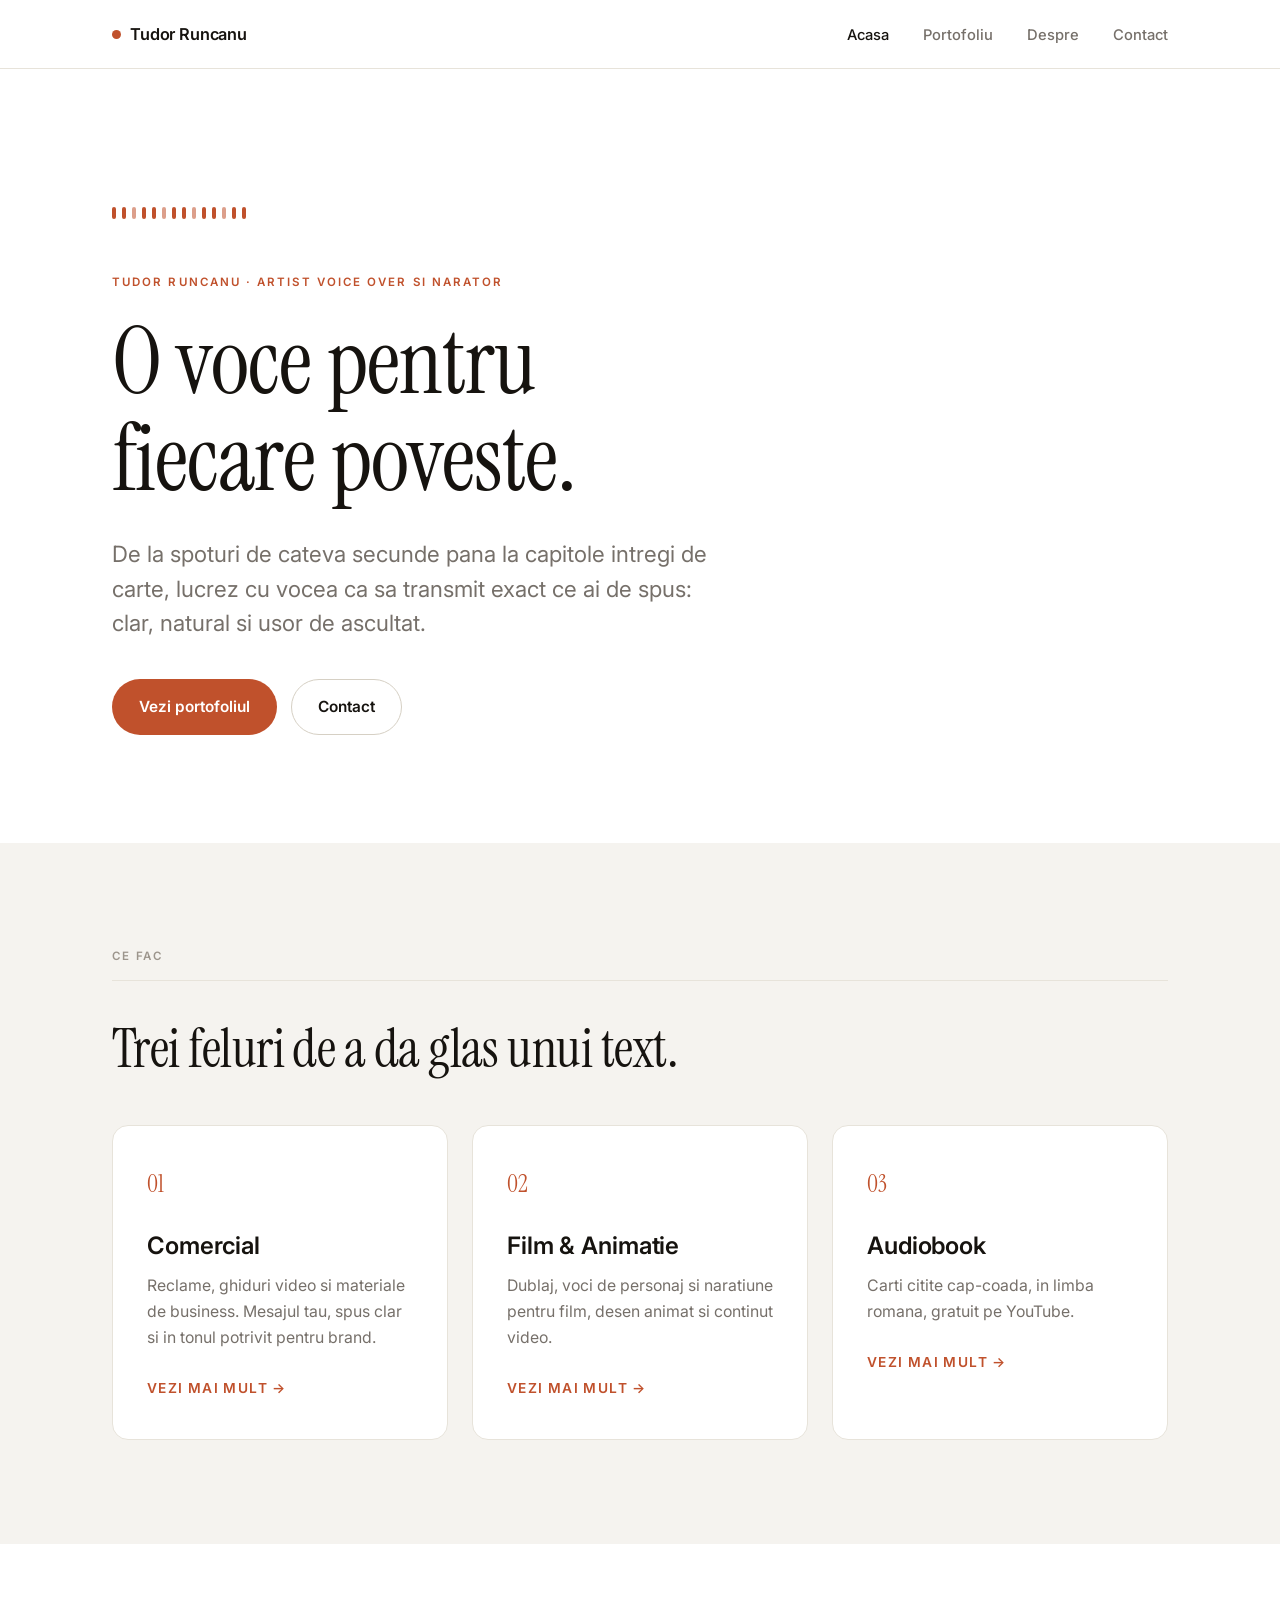
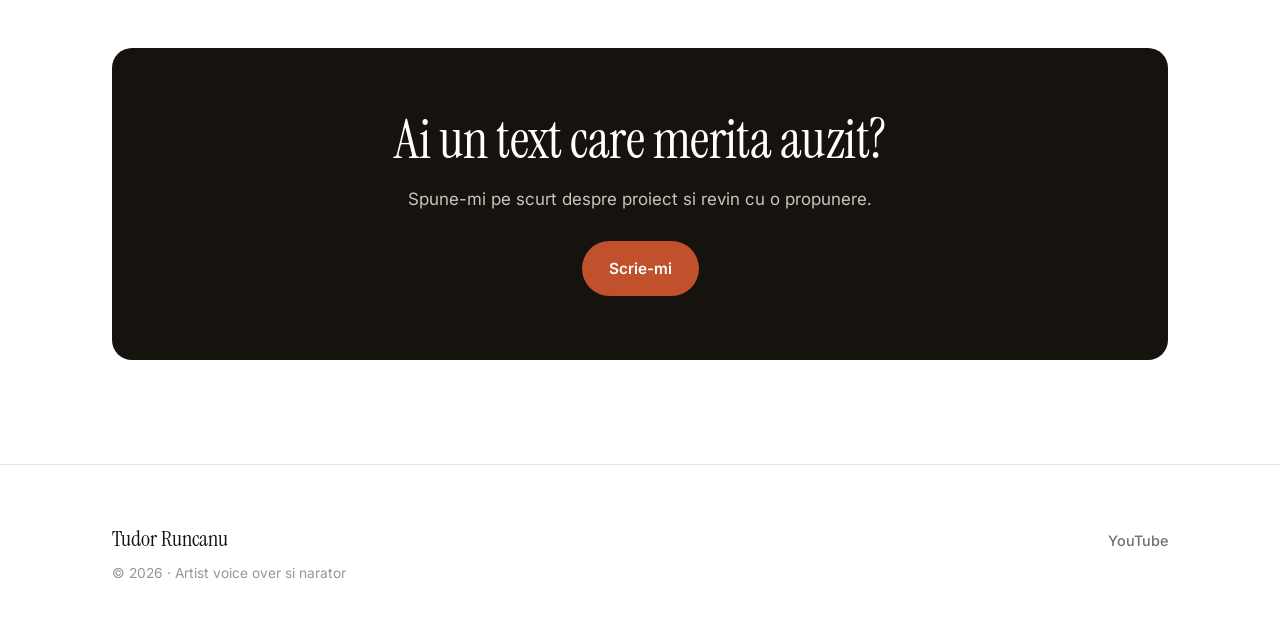
==== index.html @ e611c665 "Site Tudor Runcanu" ====
<!DOCTYPE html>
<html lang="ro">
<head>
  <meta charset="UTF-8">
  <meta name="viewport" content="width=device-width, initial-scale=1">
  <title>Tudor Runcanu — Artist voice over si narator</title>
  <meta name="description" content="Tudor Runcanu, artist voice over. Voce pentru reclame, film, animatie si audiobook in limba romana.">
  <link rel="icon" href="assets/favicon.svg" type="image/svg+xml">
  <link rel="preconnect" href="https://fonts.googleapis.com">
  <link rel="preconnect" href="https://fonts.gstatic.com" crossorigin>
  <link href="https://fonts.googleapis.com/css2?family=Instrument+Serif:ital@0;1&family=Inter:wght@400;500;600&display=swap" rel="stylesheet">
  <link rel="stylesheet" href="assets/style.css">
</head>
<body>

  <nav class="nav">
    <div class="nav-inner">
      <a href="index.html" class="brand"><span class="dot"></span><span data-field="name">Tudor Runcanu</span></a>
      <button class="nav-toggle" aria-label="Meniu">&#9776;</button>
      <ul class="nav-links">
        <li><a href="index.html" class="active">Acasa</a></li>
        <li><a href="portofoliu.html">Portofoliu</a></li>
        <li><a href="despre.html">Despre</a></li>
        <li><a href="contact.html">Contact</a></li>
      </ul>
    </div>
  </nav>

  <header class="hero">
    <div class="wrap">
      <div class="wave">
        <span></span><span></span><span></span><span></span><span></span>
        <span></span><span></span><span></span><span></span><span></span>
        <span></span><span></span><span></span><span></span>
      </div>
      <div class="eyebrow"><span data-field="name">Tudor Runcanu</span> &middot; <span data-field="role">Artist voice over si narator</span></div>
      <h1 data-field="tagline">O voce pentru fiecare poveste.</h1>
      <p class="lead" data-field="heroIntro">
        De la spoturi de cateva secunde pana la capitole intregi de carte.
      </p>
      <div class="btn-row">
        <a href="portofoliu.html" class="btn btn-primary">Vezi portofoliul</a>
        <a href="contact.html" class="btn btn-ghost">Contact</a>
      </div>
    </div>
  </header>

  <section class="section section-surface">
    <div class="wrap">
      <div class="section-label">Ce fac</div>
      <h2 class="narrow">Trei feluri de a da glas unui text.</h2>
      <div class="grid grid-3 mt-l">
        <a href="comercial.html" class="area">
          <span class="idx">01</span>
          <h3>Comercial</h3>
          <p data-field="comercial.summary">Reclame, ghiduri video si materiale de business.</p>
          <span class="go">Vezi mai mult &rarr;</span>
        </a>
        <a href="film-animatie.html" class="area">
          <span class="idx">02</span>
          <h3>Film &amp; Animatie</h3>
          <p data-field="film.summary">Dublaj, voci de personaj si naratiune.</p>
          <span class="go">Vezi mai mult &rarr;</span>
        </a>
        <a href="audiobooks.html" class="area">
          <span class="idx">03</span>
          <h3>Audiobook</h3>
          <p data-field="channelSummary">Carti citite cap-coada, in limba romana.</p>
          <span class="go">Vezi mai mult &rarr;</span>
        </a>
      </div>
    </div>
  </section>

  <section class="section">
    <div class="wrap">
      <div class="callout">
        <h2>Ai un text care merita auzit?</h2>
        <p>Spune-mi pe scurt despre proiect si revin cu o propunere.</p>
        <a href="contact.html" class="btn btn-primary">Scrie-mi</a>
      </div>
    </div>
  </section>

  <footer class="footer">
    <div class="wrap footer-inner">
      <div>
        <div class="name" data-field="name">Tudor Runcanu</div>
        <div class="meta">&copy; <span data-year></span> &middot; <span data-field="role">Artist voice over</span></div>
      </div>
      <div class="social" id="social"></div>
    </div>
  </footer>

  <script src="content.js"></script>
  <script src="assets/site.js"></script>
</body>
</html>
---- assets/style.css ----
/* ============================================================
   Tudor Runcanu  --  voice over & audiobook
   Design: light, minimal, modern. Type-driven, generous space.
   ============================================================ */

:root {
  --bg:        #ffffff;
  --surface:   #f5f3ef;
  --ink:       #16130f;
  --muted:     #76706a;
  --faint:     #9c958c;
  --accent:    #c0512c;
  --accent-dk: #a3431f;
  --accent-sf: #f6e7df;
  --line:      #e7e3da;
  --line-dk:   #d6d0c4;
  --maxw:      1120px;
  --serif: "Instrument Serif", Georgia, "Times New Roman", serif;
  --sans: "Inter", -apple-system, BlinkMacSystemFont, "Segoe UI", sans-serif;
}

* { box-sizing: border-box; margin: 0; padding: 0; }
html { scroll-behavior: smooth; -webkit-text-size-adjust: 100%; }

body {
  background: var(--bg);
  color: var(--ink);
  font-family: var(--sans);
  font-size: 17px;
  line-height: 1.65;
  -webkit-font-smoothing: antialiased;
}

img { max-width: 100%; display: block; }
a { color: var(--accent); text-decoration: none; transition: color .15s ease; }
a:hover { color: var(--accent-dk); }

/* ---------- layout ---------- */
.wrap { max-width: var(--maxw); margin: 0 auto; padding: 0 32px; }
.section { padding: 104px 0; }
.section-surface { background: var(--surface); }
.narrow { max-width: 720px; }

/* ---------- type ---------- */
h1, h2, h3 { font-weight: 400; line-height: 1.04; letter-spacing: -0.01em; }
h1, h2 { font-family: var(--serif); }
h1 { font-size: clamp(3rem, 7.5vw, 5.8rem); }
h2 { font-size: clamp(2.1rem, 4.6vw, 3.4rem); }
h3 {
  font-family: var(--sans); font-weight: 600; font-size: 1.12rem;
  letter-spacing: -0.005em; line-height: 1.3;
}

.eyebrow {
  font-family: var(--sans);
  text-transform: uppercase;
  letter-spacing: 0.18em;
  font-size: 0.72rem;
  font-weight: 600;
  color: var(--accent);
  margin-bottom: 22px;
}

.lead {
  font-size: 1.3rem; line-height: 1.55; color: var(--muted);
  max-width: 36ch; font-weight: 400;
}
.section > .wrap > .lead { margin-top: 18px; }

p { max-width: 62ch; }

/* ---------- navigation ---------- */
.nav {
  position: sticky; top: 0; z-index: 50;
  background: rgba(255,255,255,0.88);
  backdrop-filter: blur(10px);
  border-bottom: 1px solid var(--line);
}
.nav-inner {
  max-width: var(--maxw); margin: 0 auto; padding: 20px 32px;
  display: flex; align-items: center; justify-content: space-between;
}
.brand {
  font-family: var(--sans); font-size: 1.02rem; font-weight: 600;
  letter-spacing: -0.01em; color: var(--ink);
  display: flex; align-items: center; gap: 9px;
}
.brand:hover { color: var(--ink); }
.brand .dot {
  width: 9px; height: 9px; border-radius: 50%;
  background: var(--accent); display: inline-block;
}
.nav-links { display: flex; gap: 34px; list-style: none; align-items: center; }
.nav-links a {
  color: var(--muted); font-size: 0.92rem; font-weight: 500;
}
.nav-links a:hover { color: var(--ink); }
.nav-links a.active { color: var(--ink); }
.nav-toggle {
  display: none; background: none; border: 0; cursor: pointer;
  color: var(--ink); font-size: 1.5rem; line-height: 1; padding: 4px;
}

/* ---------- hero ---------- */
.hero { padding: 124px 0 108px; }
.hero h1 { max-width: 14ch; margin-bottom: 30px; }
.hero .lead { font-size: 1.4rem; max-width: 44ch; margin-bottom: 38px; }

/* sound-wave motif */
.wave { display: flex; align-items: center; gap: 6px; height: 40px; margin-bottom: 40px; }
.wave span {
  width: 4px; background: var(--accent); border-radius: 4px; height: 12px;
  animation: pulse 1.5s ease-in-out infinite;
}
.wave span:nth-child(odd)  { animation-duration: 1.9s; }
.wave span:nth-child(3n)   { animation-duration: 1.2s; opacity: .55; }
.wave span:nth-child(4n)   { animation-duration: 2.2s; }
@keyframes pulse {
  0%, 100% { height: 8px; }
  50%      { height: 38px; }
}
@media (prefers-reduced-motion: reduce) {
  .wave span { animation: none; height: 22px; }
}

/* ---------- buttons ---------- */
.btn {
  display: inline-flex; align-items: center; gap: 8px;
  font-family: var(--sans); font-weight: 600; font-size: 0.96rem;
  padding: 14px 26px; border-radius: 100px; cursor: pointer;
  border: 1px solid transparent; transition: all .16s ease;
}
.btn-primary { background: var(--accent); color: #fff; }
.btn-primary:hover { background: var(--accent-dk); color: #fff; }
.btn-ghost { background: transparent; color: var(--ink); border-color: var(--line-dk); }
.btn-ghost:hover { border-color: var(--ink); color: var(--ink); }
.btn-row { display: flex; gap: 14px; flex-wrap: wrap; }

/* ---------- page header (interior pages) ---------- */
.page-head { padding: 96px 0 56px; }
.page-head h1 { font-size: clamp(2.6rem, 6vw, 4.4rem); max-width: 16ch; }
.page-head .lead { margin-top: 24px; }

/* ---------- portfolio tab bar ---------- */
.tabs {
  display: flex; gap: 8px; flex-wrap: wrap;
  border-top: 1px solid var(--line); padding-top: 28px; margin-top: 8px;
}
.tabs a {
  font-size: 0.9rem; font-weight: 500; color: var(--muted);
  padding: 9px 18px; border-radius: 100px; border: 1px solid var(--line);
}
.tabs a:hover { color: var(--ink); border-color: var(--line-dk); }
.tabs a.active {
  background: var(--ink); color: #fff; border-color: var(--ink);
}

/* ---------- grids ---------- */
.grid { display: grid; gap: 24px; }
.grid-2 { grid-template-columns: repeat(2, 1fr); }
.grid-3 { grid-template-columns: repeat(3, 1fr); }

/* ---------- service cards ---------- */
.card {
  background: var(--bg); border: 1px solid var(--line);
  border-radius: 14px; padding: 30px;
  transition: border-color .16s ease, transform .16s ease;
}
.section-surface .card { background: var(--bg); }
.card:hover { border-color: var(--line-dk); transform: translateY(-3px); }
.card h3 { margin-bottom: 9px; }
.card p { color: var(--muted); font-size: 0.97rem; }

/* ---------- area cards (portfolio overview) ---------- */
.area {
  display: block; background: var(--bg); border: 1px solid var(--line);
  border-radius: 16px; padding: 38px 34px;
  transition: border-color .16s ease, transform .16s ease;
}
.area:hover { border-color: var(--ink); transform: translateY(-4px); }
.area .idx {
  font-family: var(--serif); font-size: 1.5rem; color: var(--accent);
  display: block; margin-bottom: 26px;
}
.area h3 { font-size: 1.5rem; margin-bottom: 12px; color: var(--ink); }
.area p { color: var(--muted); font-size: 0.99rem; margin-bottom: 22px; }
.area .go {
  font-size: 0.86rem; font-weight: 600; text-transform: uppercase;
  letter-spacing: 0.1em; color: var(--accent);
}
.area:hover .go { color: var(--accent-dk); }

/* ---------- demos ---------- */
.demo {
  border-bottom: 1px solid var(--line); padding: 28px 0;
}
.demo:first-child { padding-top: 0; }
.demo h3 { margin-bottom: 3px; }
.demo .note { color: var(--muted); font-size: 0.93rem; margin-bottom: 16px; }
.demo audio {
  width: 100%; max-width: 520px; height: 42px;
}

/* ---------- video embeds ---------- */
.video {
  position: relative; width: 100%; padding-top: 56.25%;
  border-radius: 14px; overflow: hidden; background: #111;
  border: 1px solid var(--line);
}
.video iframe { position: absolute; inset: 0; width: 100%; height: 100%; border: 0; }
.video-card h3 { margin: 16px 0 2px; }
.video-card .author { color: var(--muted); font-size: 0.92rem; }

/* ---------- about ---------- */
.about-grid { display: grid; grid-template-columns: 1.7fr 1fr; gap: 64px; }
.about-text p { margin-bottom: 20px; font-size: 1.06rem; }
.about-text p:last-child { margin-bottom: 0; }
.facts { list-style: none; }
.facts li {
  padding: 14px 0; border-bottom: 1px solid var(--line);
  color: var(--ink); font-size: 0.97rem;
  display: flex; gap: 12px; align-items: baseline;
}
.facts li:last-child { border-bottom: 0; }
.facts li::before {
  content: ""; width: 6px; height: 6px; border-radius: 50%;
  background: var(--accent); flex: none; transform: translateY(-2px);
}
.aside-label {
  font-size: 0.72rem; text-transform: uppercase; letter-spacing: 0.16em;
  color: var(--faint); font-weight: 600; margin-bottom: 6px;
}

/* ---------- contact ---------- */
.contact-list { list-style: none; }
.contact-list li { padding: 20px 0; border-bottom: 1px solid var(--line); }
.contact-list li:first-child { padding-top: 0; }
.contact-list .label {
  display: block; font-size: 0.72rem; text-transform: uppercase;
  letter-spacing: 0.16em; color: var(--faint); font-weight: 600; margin-bottom: 5px;
}
.contact-list .val { font-size: 1.35rem; font-family: var(--serif); }
.contact-list .val a { color: var(--ink); }
.contact-list .val a:hover { color: var(--accent); }

/* ---------- callout strip ---------- */
.callout {
  background: var(--ink); color: #fff; border-radius: 20px;
  padding: 64px 56px; text-align: center;
}
.callout h2 { color: #fff; margin-bottom: 16px; }
.callout p { color: #c9c4bc; margin: 0 auto 28px; }
.callout .btn-ghost { color: #fff; border-color: rgba(255,255,255,0.3); }
.callout .btn-ghost:hover { border-color: #fff; color: #fff; }

/* ---------- footer ---------- */
.footer { border-top: 1px solid var(--line); padding: 56px 0; }
.footer-inner {
  display: flex; justify-content: space-between; flex-wrap: wrap; gap: 20px;
  align-items: baseline;
}
.footer .name { font-family: var(--serif); font-size: 1.4rem; }
.footer .meta { color: var(--faint); font-size: 0.86rem; margin-top: 4px; }
.social { display: flex; gap: 22px; }
.social a { color: var(--muted); font-size: 0.9rem; font-weight: 500; }
.social a:hover { color: var(--accent); }

/* ---------- helpers ---------- */
.center { text-align: center; }
.mt-m { margin-top: 32px; }
.mt-l { margin-top: 48px; }
.section-label {
  font-family: var(--sans); font-size: 0.72rem; font-weight: 600;
  text-transform: uppercase; letter-spacing: 0.16em; color: var(--faint);
  margin-bottom: 40px; padding-bottom: 14px; border-bottom: 1px solid var(--line);
}
.empty { color: var(--faint); font-style: italic; padding: 22px 0; }

/* ---------- responsive ---------- */
@media (max-width: 860px) {
  .grid-2, .grid-3, .about-grid { grid-template-columns: 1fr; }
  .about-grid { gap: 40px; }
  .section { padding: 68px 0; }
  .hero { padding: 76px 0 64px; }
  .wrap { padding: 0 22px; }
  .nav-inner { padding: 16px 22px; }
  .callout { padding: 48px 26px; }
  .nav-toggle { display: block; }
  .nav-links {
    display: none; position: absolute; top: 100%; left: 0; right: 0;
    flex-direction: column; gap: 0; align-items: flex-start;
    background: var(--bg); border-bottom: 1px solid var(--line);
    padding: 8px 22px 20px;
  }
  .nav-links.open { display: flex; }
  .nav-links a { padding: 13px 0; width: 100%; font-size: 1rem; }
}
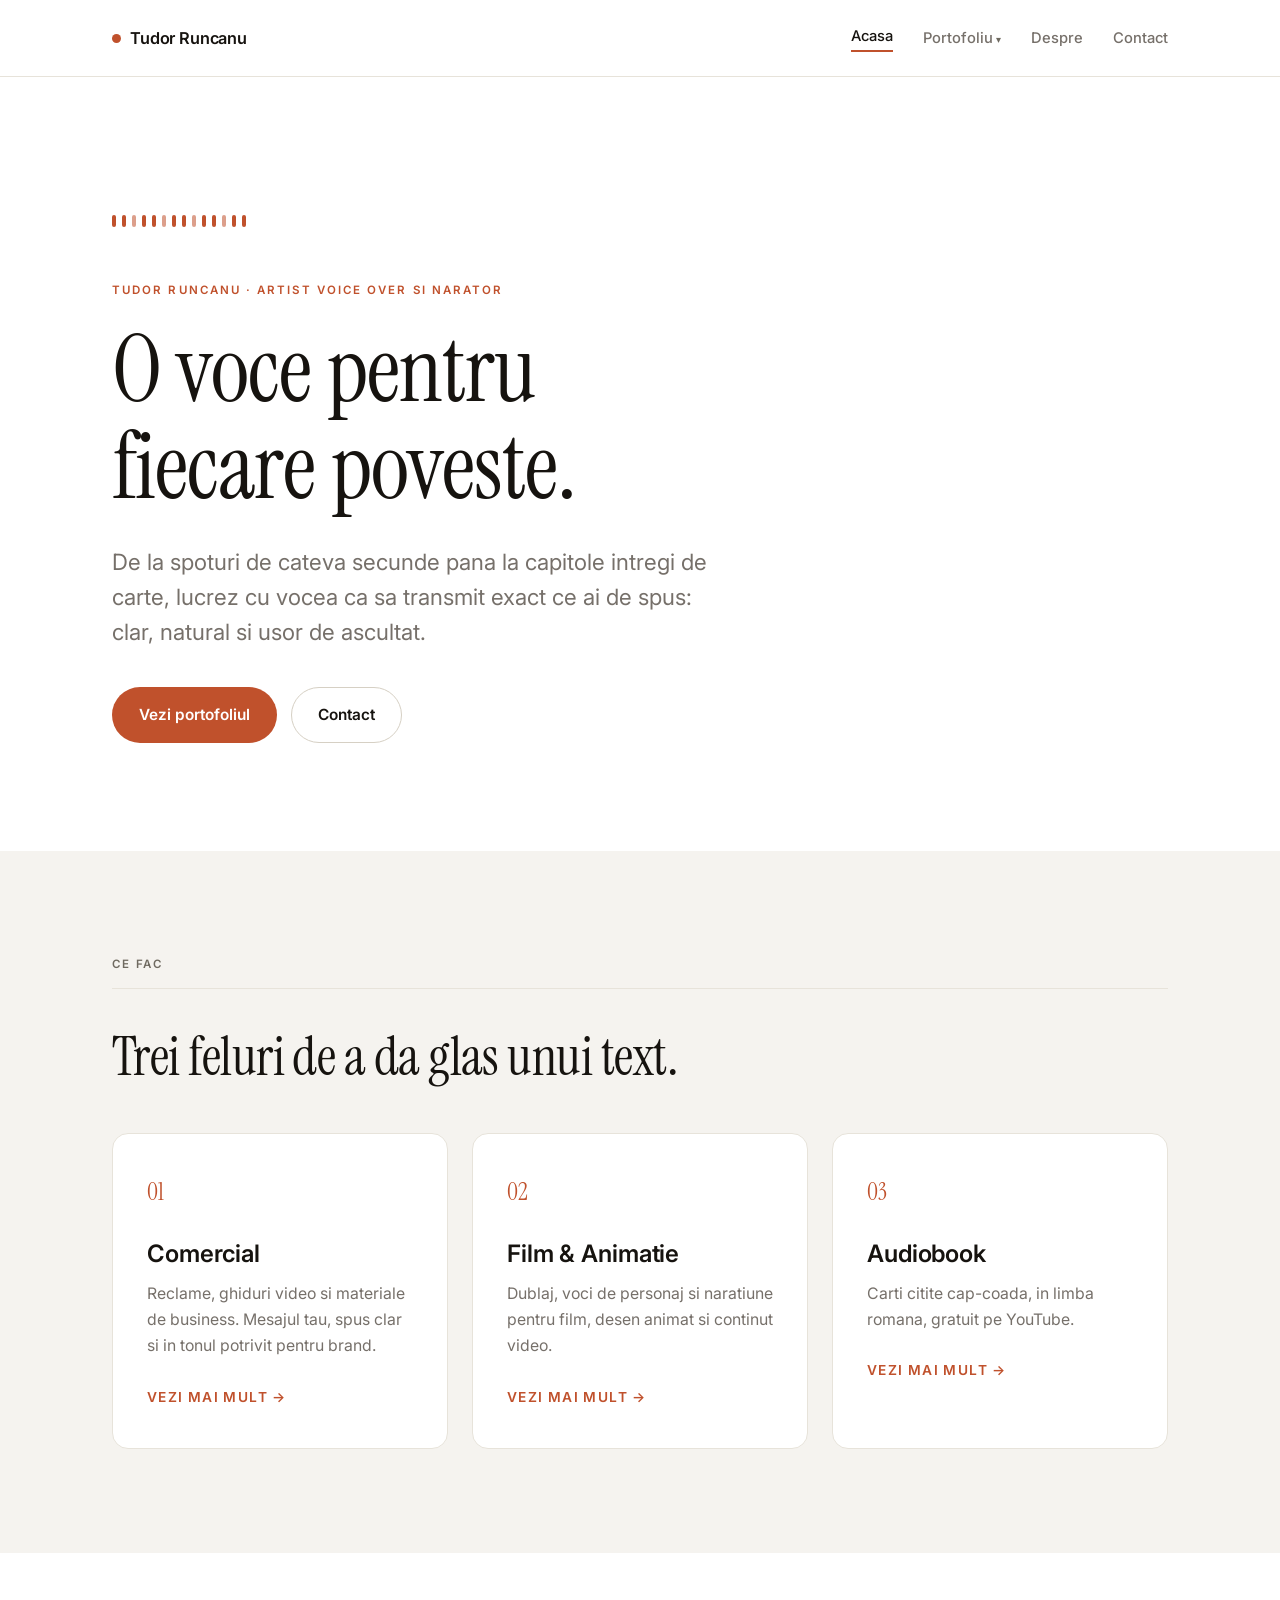
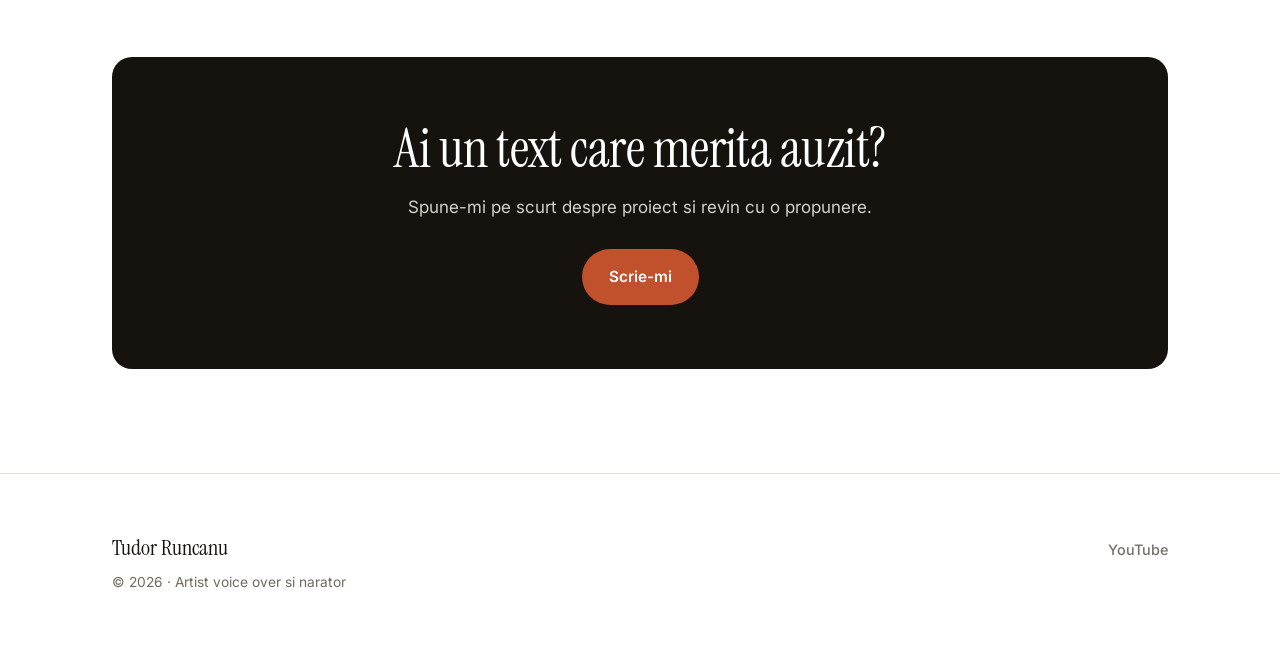
==== commit cac9fc56: "Revamp design, accesibilitate si pagini noi" ====
--- a/index.html
+++ b/index.html
@@ -16,10 +16,17 @@
   <nav class="nav">
     <div class="nav-inner">
       <a href="index.html" class="brand"><span class="dot"></span><span data-field="name">Tudor Runcanu</span></a>
-      <button class="nav-toggle" aria-label="Meniu">&#9776;</button>
+      <button class="nav-toggle" aria-label="Meniu" aria-expanded="false">&#9776;</button>
       <ul class="nav-links">
         <li><a href="index.html" class="active">Acasa</a></li>
-        <li><a href="portofoliu.html">Portofoliu</a></li>
+        <li class="has-sub">
+          <a href="portofoliu.html">Portofoliu</a>
+          <ul class="subnav">
+            <li><a href="comercial.html">Comercial</a></li>
+            <li><a href="film-animatie.html">Film &amp; Animatie</a></li>
+            <li><a href="audiobooks.html">Audiobook</a></li>
+          </ul>
+        </li>
         <li><a href="despre.html">Despre</a></li>
         <li><a href="contact.html">Contact</a></li>
       </ul>
--- a/assets/style.css
+++ b/assets/style.css
@@ -8,7 +8,7 @@
   --surface:   #f5f3ef;
   --ink:       #16130f;
   --muted:     #76706a;
-  --faint:     #9c958c;
+  --faint:     #6f6a60;
   --accent:    #c0512c;
   --accent-dk: #a3431f;
   --accent-sf: #f6e7df;
@@ -35,9 +35,23 @@
 a { color: var(--accent); text-decoration: none; transition: color .15s ease; }
 a:hover { color: var(--accent-dk); }
 
+/* ---------- visible keyboard focus ---------- */
+a:focus-visible,
+button:focus-visible,
+.btn:focus-visible,
+.nav-links a:focus-visible,
+.subnav a:focus-visible,
+.tabs a:focus-visible,
+audio:focus-visible {
+  outline: 3px solid var(--accent);
+  outline-offset: 3px;
+  border-radius: 4px;
+}
+
 /* ---------- layout ---------- */
 .wrap { max-width: var(--maxw); margin: 0 auto; padding: 0 32px; }
 .section { padding: 104px 0; }
+.section.tight { padding-top: 44px; }
 .section-surface { background: var(--surface); }
 .narrow { max-width: 720px; }
 
@@ -65,19 +79,19 @@
   font-size: 1.3rem; line-height: 1.55; color: var(--muted);
   max-width: 36ch; font-weight: 400;
 }
-.section > .wrap > .lead { margin-top: 18px; }
+.page-head .lead, .hero .lead { margin-top: 18px; }
 
 p { max-width: 62ch; }
 
 /* ---------- navigation ---------- */
 .nav {
   position: sticky; top: 0; z-index: 50;
-  background: rgba(255,255,255,0.88);
+  background: rgba(255,255,255,0.90);
   backdrop-filter: blur(10px);
   border-bottom: 1px solid var(--line);
 }
 .nav-inner {
-  max-width: var(--maxw); margin: 0 auto; padding: 20px 32px;
+  max-width: var(--maxw); margin: 0 auto; padding: 18px 32px;
   display: flex; align-items: center; justify-content: space-between;
 }
 .brand {
@@ -90,12 +104,39 @@
   width: 9px; height: 9px; border-radius: 50%;
   background: var(--accent); display: inline-block;
 }
-.nav-links { display: flex; gap: 34px; list-style: none; align-items: center; }
+.nav-links { display: flex; gap: 30px; list-style: none; align-items: center; }
+.nav-links > li { position: relative; }
 .nav-links a {
   color: var(--muted); font-size: 0.92rem; font-weight: 500;
+  display: inline-block; padding: 6px 0;
 }
 .nav-links a:hover { color: var(--ink); }
 .nav-links a.active { color: var(--ink); }
+.nav-links a.active::after {
+  content: ""; display: block; height: 2px; background: var(--accent);
+  margin-top: 2px;
+}
+
+/* dropdown */
+.has-sub > a::after {
+  content: " \25BE"; font-size: 0.7em; color: var(--faint);
+}
+.subnav {
+  list-style: none; position: absolute; top: 100%; left: -14px;
+  background: var(--bg); border: 1px solid var(--line);
+  border-radius: 12px; padding: 8px; min-width: 196px;
+  box-shadow: 0 14px 34px rgba(0,0,0,0.10);
+  display: none;
+}
+.has-sub:hover .subnav,
+.has-sub:focus-within .subnav { display: block; }
+.subnav a {
+  display: block; padding: 9px 12px; border-radius: 8px;
+  color: var(--muted); font-size: 0.92rem;
+}
+.subnav a:hover, .subnav a.active { background: var(--surface); color: var(--ink); }
+.subnav a.active::after { display: none; }
+
 .nav-toggle {
   display: none; background: none; border: 0; cursor: pointer;
   color: var(--ink); font-size: 1.5rem; line-height: 1; padding: 4px;
@@ -139,16 +180,15 @@
 /* ---------- page header (interior pages) ---------- */
 .page-head { padding: 96px 0 56px; }
 .page-head h1 { font-size: clamp(2.6rem, 6vw, 4.4rem); max-width: 16ch; }
-.page-head .lead { margin-top: 24px; }
 
 /* ---------- portfolio tab bar ---------- */
 .tabs {
   display: flex; gap: 8px; flex-wrap: wrap;
-  border-top: 1px solid var(--line); padding-top: 28px; margin-top: 8px;
+  border-top: 1px solid var(--line); padding-top: 28px; margin-top: 36px;
 }
 .tabs a {
   font-size: 0.9rem; font-weight: 500; color: var(--muted);
-  padding: 9px 18px; border-radius: 100px; border: 1px solid var(--line);
+  padding: 12px 20px; border-radius: 100px; border: 1px solid var(--line);
 }
 .tabs a:hover { color: var(--ink); border-color: var(--line-dk); }
 .tabs a.active {
@@ -159,6 +199,13 @@
 .grid { display: grid; gap: 24px; }
 .grid-2 { grid-template-columns: repeat(2, 1fr); }
 .grid-3 { grid-template-columns: repeat(3, 1fr); }
+
+/* ---------- section heading (small label) ---------- */
+.section-label {
+  font-family: var(--sans); font-size: 0.72rem; font-weight: 600;
+  text-transform: uppercase; letter-spacing: 0.16em; color: var(--faint);
+  margin-bottom: 40px; padding-bottom: 14px; border-bottom: 1px solid var(--line);
+}
 
 /* ---------- service cards ---------- */
 .card {
@@ -166,10 +213,10 @@
   border-radius: 14px; padding: 30px;
   transition: border-color .16s ease, transform .16s ease;
 }
-.section-surface .card { background: var(--bg); }
 .card:hover { border-color: var(--line-dk); transform: translateY(-3px); }
 .card h3 { margin-bottom: 9px; }
 .card p { color: var(--muted); font-size: 0.97rem; }
+.card .card-text { color: var(--muted); font-size: 0.97rem; margin: 8px 0 18px; }
 
 /* ---------- area cards (portfolio overview) ---------- */
 .area {
@@ -191,15 +238,11 @@
 .area:hover .go { color: var(--accent-dk); }
 
 /* ---------- demos ---------- */
-.demo {
-  border-bottom: 1px solid var(--line); padding: 28px 0;
-}
+.demo { border-bottom: 1px solid var(--line); padding: 28px 0; }
 .demo:first-child { padding-top: 0; }
 .demo h3 { margin-bottom: 3px; }
 .demo .note { color: var(--muted); font-size: 0.93rem; margin-bottom: 16px; }
-.demo audio {
-  width: 100%; max-width: 520px; height: 42px;
-}
+.demo audio { width: 100%; max-width: 520px; height: 42px; }
 
 /* ---------- video embeds ---------- */
 .video {
@@ -215,6 +258,13 @@
 .about-grid { display: grid; grid-template-columns: 1.7fr 1fr; gap: 64px; }
 .about-text p { margin-bottom: 20px; font-size: 1.06rem; }
 .about-text p:last-child { margin-bottom: 0; }
+
+.portrait { margin-bottom: 28px; }
+.portrait img {
+  width: 100%; border-radius: 16px; border: 1px solid var(--line);
+  aspect-ratio: 4 / 5; object-fit: cover;
+}
+
 .facts { list-style: none; }
 .facts li {
   padding: 14px 0; border-bottom: 1px solid var(--line);
@@ -226,9 +276,10 @@
   content: ""; width: 6px; height: 6px; border-radius: 50%;
   background: var(--accent); flex: none; transform: translateY(-2px);
 }
-.aside-label {
-  font-size: 0.72rem; text-transform: uppercase; letter-spacing: 0.16em;
-  color: var(--faint); font-weight: 600; margin-bottom: 6px;
+.aside-heading {
+  font-family: var(--sans); font-weight: 600; font-size: 0.72rem;
+  text-transform: uppercase; letter-spacing: 0.16em; color: var(--faint);
+  margin-bottom: 6px;
 }
 
 /* ---------- contact ---------- */
@@ -249,8 +300,8 @@
   padding: 64px 56px; text-align: center;
 }
 .callout h2 { color: #fff; margin-bottom: 16px; }
-.callout p { color: #c9c4bc; margin: 0 auto 28px; }
-.callout .btn-ghost { color: #fff; border-color: rgba(255,255,255,0.3); }
+.callout p { color: #d5d0c8; margin: 0 auto 28px; }
+.callout .btn-ghost { color: #fff; border-color: rgba(255,255,255,0.34); }
 .callout .btn-ghost:hover { border-color: #fff; color: #fff; }
 
 /* ---------- footer ---------- */
@@ -269,21 +320,18 @@
 .center { text-align: center; }
 .mt-m { margin-top: 32px; }
 .mt-l { margin-top: 48px; }
-.section-label {
-  font-family: var(--sans); font-size: 0.72rem; font-weight: 600;
-  text-transform: uppercase; letter-spacing: 0.16em; color: var(--faint);
-  margin-bottom: 40px; padding-bottom: 14px; border-bottom: 1px solid var(--line);
-}
 .empty { color: var(--faint); font-style: italic; padding: 22px 0; }
+.is-hidden { display: none !important; }
 
 /* ---------- responsive ---------- */
 @media (max-width: 860px) {
   .grid-2, .grid-3, .about-grid { grid-template-columns: 1fr; }
   .about-grid { gap: 40px; }
   .section { padding: 68px 0; }
+  .section.tight { padding-top: 40px; }
   .hero { padding: 76px 0 64px; }
   .wrap { padding: 0 22px; }
-  .nav-inner { padding: 16px 22px; }
+  .nav-inner { padding: 14px 22px; }
   .callout { padding: 48px 26px; }
   .nav-toggle { display: block; }
   .nav-links {
@@ -293,5 +341,13 @@
     padding: 8px 22px 20px;
   }
   .nav-links.open { display: flex; }
+  .nav-links > li { width: 100%; }
   .nav-links a { padding: 13px 0; width: 100%; font-size: 1rem; }
-}
+  .nav-links a.active::after { display: none; }
+  .has-sub > a::after { display: none; }
+  .subnav {
+    position: static; display: block; border: 0; box-shadow: none;
+    padding: 0 0 6px 16px; min-width: 0;
+  }
+  .subnav a { padding: 10px 0; font-size: 0.95rem; }
+}
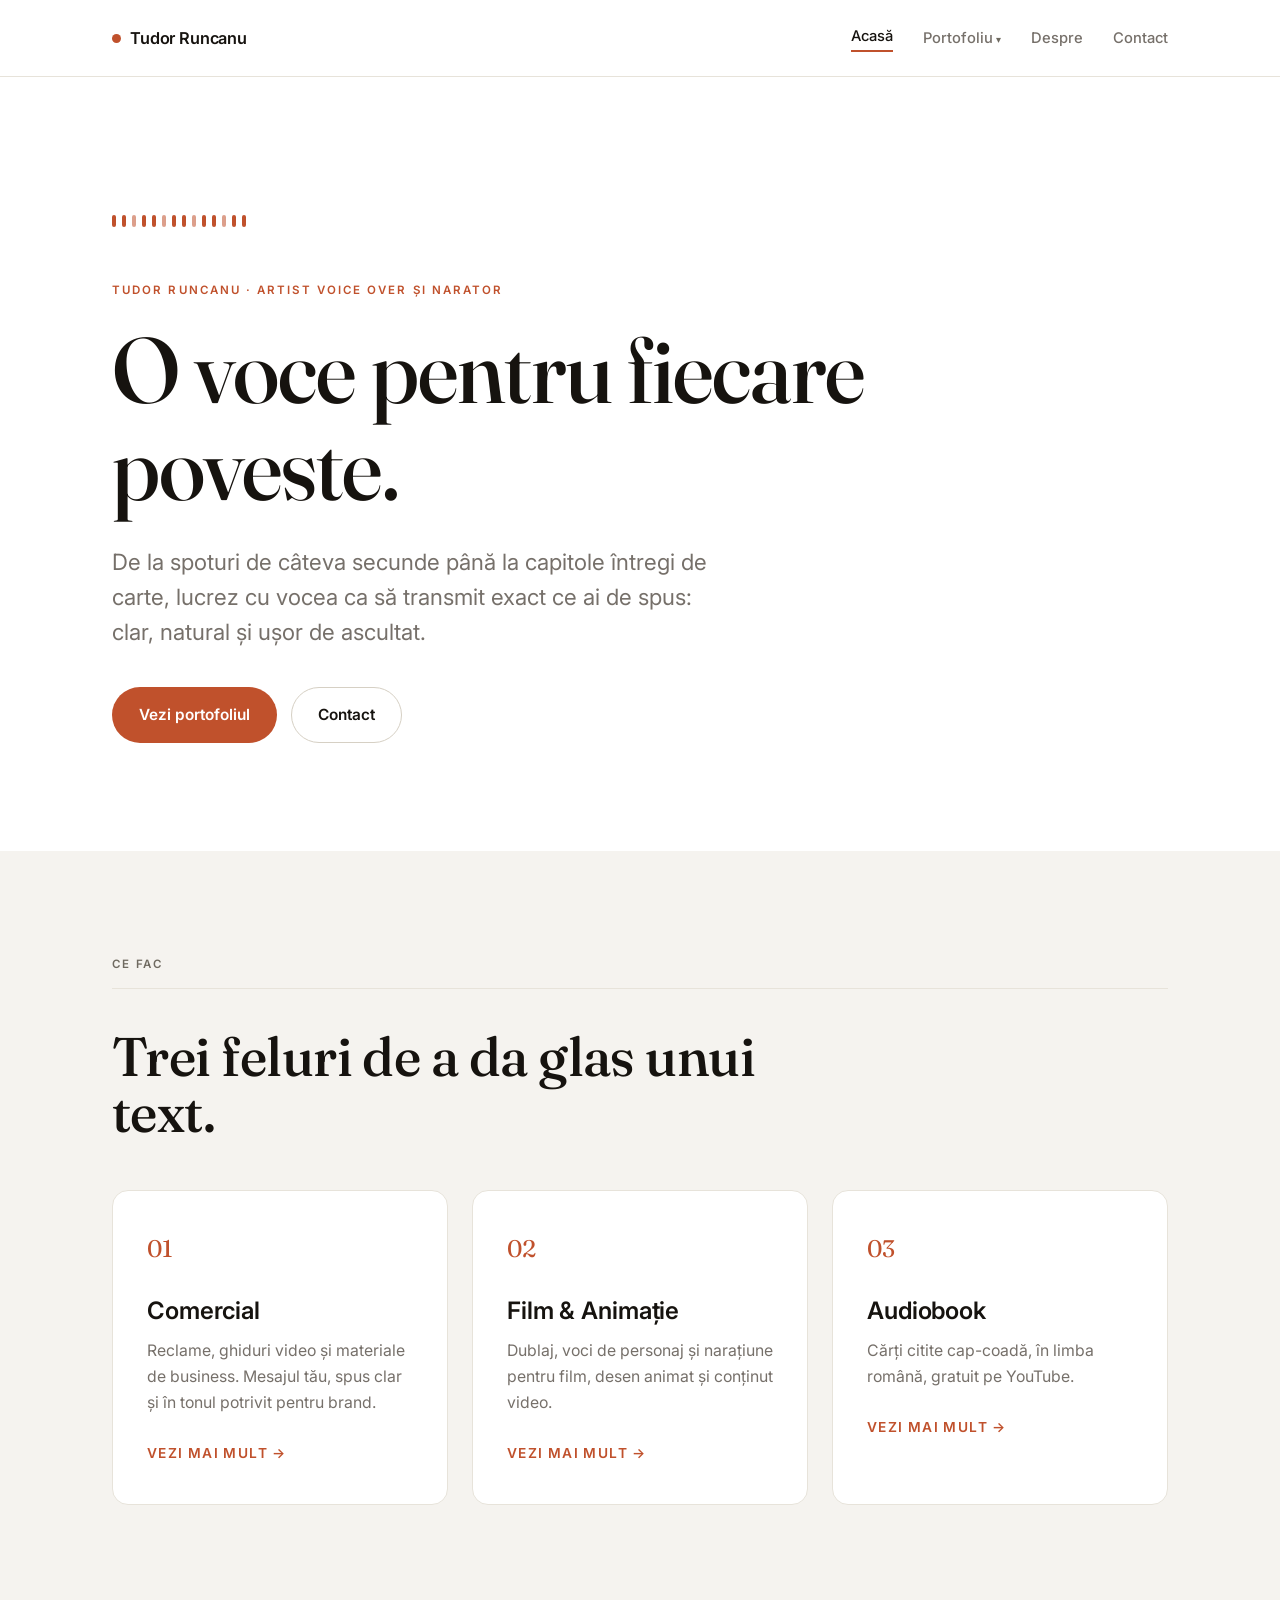
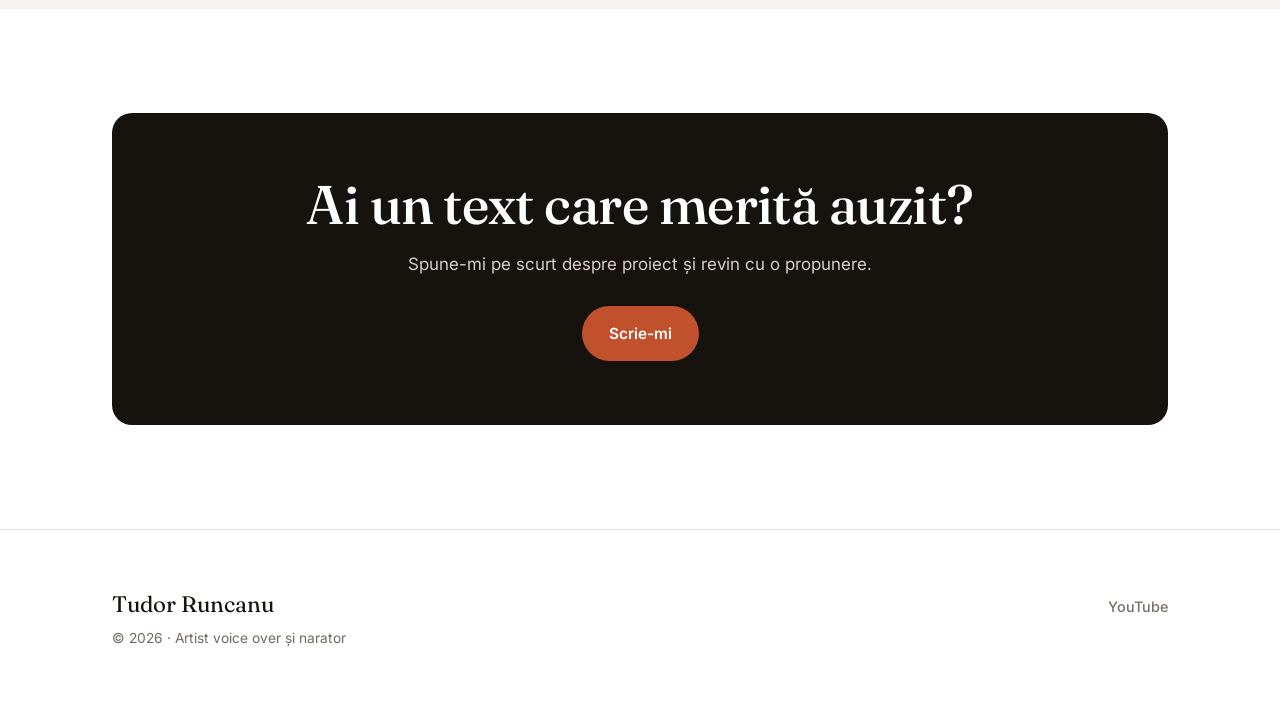
==== commit fbce9164: "Font Fraunces si diacritice native pe tot site-ul" ====
--- a/index.html
+++ b/index.html
@@ -3,12 +3,12 @@
 <head>
   <meta charset="UTF-8">
   <meta name="viewport" content="width=device-width, initial-scale=1">
-  <title>Tudor Runcanu — Artist voice over si narator</title>
-  <meta name="description" content="Tudor Runcanu, artist voice over. Voce pentru reclame, film, animatie si audiobook in limba romana.">
+  <title>Tudor Runcanu — Artist voice over și narator</title>
+  <meta name="description" content="Tudor Runcanu, artist voice over. Voce pentru reclame, film, animație și audiobook în limba română.">
   <link rel="icon" href="assets/favicon.svg" type="image/svg+xml">
   <link rel="preconnect" href="https://fonts.googleapis.com">
   <link rel="preconnect" href="https://fonts.gstatic.com" crossorigin>
-  <link href="https://fonts.googleapis.com/css2?family=Instrument+Serif:ital@0;1&family=Inter:wght@400;500;600&display=swap" rel="stylesheet">
+  <link href="https://fonts.googleapis.com/css2?family=Fraunces:opsz,wght@9..144,400;9..144,500;9..144,600&family=Inter:wght@400;500;600&display=swap" rel="stylesheet">
   <link rel="stylesheet" href="assets/style.css">
 </head>
 <body>
@@ -18,12 +18,12 @@
       <a href="index.html" class="brand"><span class="dot"></span><span data-field="name">Tudor Runcanu</span></a>
       <button class="nav-toggle" aria-label="Meniu" aria-expanded="false">&#9776;</button>
       <ul class="nav-links">
-        <li><a href="index.html" class="active">Acasa</a></li>
+        <li><a href="index.html" class="active">Acasă</a></li>
         <li class="has-sub">
           <a href="portofoliu.html">Portofoliu</a>
           <ul class="subnav">
             <li><a href="comercial.html">Comercial</a></li>
-            <li><a href="film-animatie.html">Film &amp; Animatie</a></li>
+            <li><a href="film-animatie.html">Film &amp; Animație</a></li>
             <li><a href="audiobooks.html">Audiobook</a></li>
           </ul>
         </li>
@@ -40,10 +40,10 @@
         <span></span><span></span><span></span><span></span><span></span>
         <span></span><span></span><span></span><span></span>
       </div>
-      <div class="eyebrow"><span data-field="name">Tudor Runcanu</span> &middot; <span data-field="role">Artist voice over si narator</span></div>
+      <div class="eyebrow"><span data-field="name">Tudor Runcanu</span> &middot; <span data-field="role">Artist voice over și narator</span></div>
       <h1 data-field="tagline">O voce pentru fiecare poveste.</h1>
       <p class="lead" data-field="heroIntro">
-        De la spoturi de cateva secunde pana la capitole intregi de carte.
+        De la spoturi de câteva secunde până la capitole întregi de carte.
       </p>
       <div class="btn-row">
         <a href="portofoliu.html" class="btn btn-primary">Vezi portofoliul</a>
@@ -60,19 +60,19 @@
         <a href="comercial.html" class="area">
           <span class="idx">01</span>
           <h3>Comercial</h3>
-          <p data-field="comercial.summary">Reclame, ghiduri video si materiale de business.</p>
+          <p data-field="comercial.summary">Reclame, ghiduri video și materiale de business.</p>
           <span class="go">Vezi mai mult &rarr;</span>
         </a>
         <a href="film-animatie.html" class="area">
           <span class="idx">02</span>
-          <h3>Film &amp; Animatie</h3>
-          <p data-field="film.summary">Dublaj, voci de personaj si naratiune.</p>
+          <h3>Film &amp; Animație</h3>
+          <p data-field="film.summary">Dublaj, voci de personaj și narațiune.</p>
           <span class="go">Vezi mai mult &rarr;</span>
         </a>
         <a href="audiobooks.html" class="area">
           <span class="idx">03</span>
           <h3>Audiobook</h3>
-          <p data-field="channelSummary">Carti citite cap-coada, in limba romana.</p>
+          <p data-field="channelSummary">Cărți citite cap-coadă, în limba română.</p>
           <span class="go">Vezi mai mult &rarr;</span>
         </a>
       </div>
@@ -82,8 +82,8 @@
   <section class="section">
     <div class="wrap">
       <div class="callout">
-        <h2>Ai un text care merita auzit?</h2>
-        <p>Spune-mi pe scurt despre proiect si revin cu o propunere.</p>
+        <h2>Ai un text care merită auzit?</h2>
+        <p>Spune-mi pe scurt despre proiect și revin cu o propunere.</p>
         <a href="contact.html" class="btn btn-primary">Scrie-mi</a>
       </div>
     </div>
--- a/assets/style.css
+++ b/assets/style.css
@@ -15,7 +15,7 @@
   --line:      #e7e3da;
   --line-dk:   #d6d0c4;
   --maxw:      1120px;
-  --serif: "Instrument Serif", Georgia, "Times New Roman", serif;
+  --serif: "Fraunces", Georgia, "Times New Roman", serif;
   --sans: "Inter", -apple-system, BlinkMacSystemFont, "Segoe UI", sans-serif;
 }
 
@@ -57,7 +57,7 @@
 
 /* ---------- type ---------- */
 h1, h2, h3 { font-weight: 400; line-height: 1.04; letter-spacing: -0.01em; }
-h1, h2 { font-family: var(--serif); }
+h1, h2 { font-family: var(--serif); font-weight: 500; }
 h1 { font-size: clamp(3rem, 7.5vw, 5.8rem); }
 h2 { font-size: clamp(2.1rem, 4.6vw, 3.4rem); }
 h3 {
